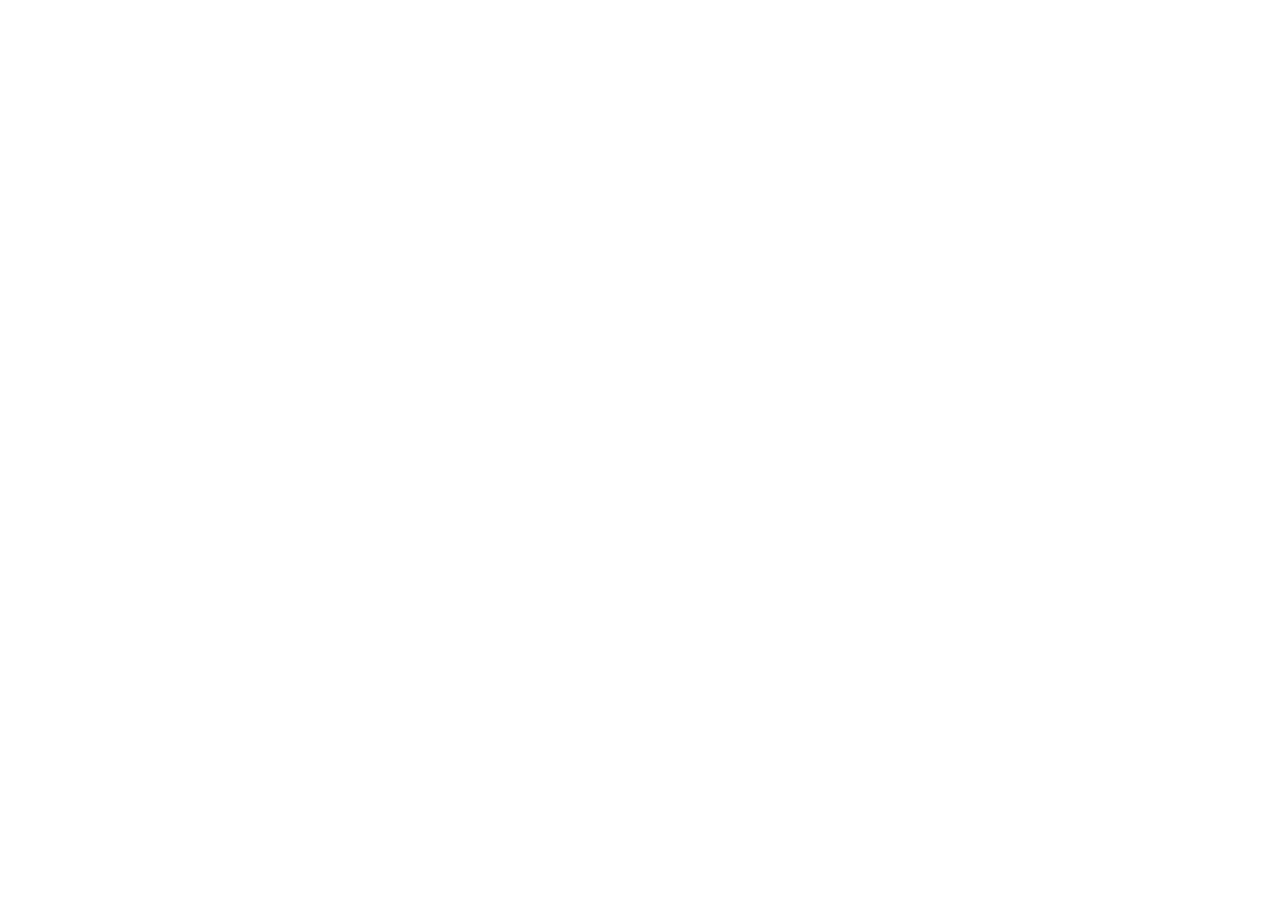
==== frtend-sum2B-Axel-Baudrand/index.html @ dbd60438 "Creación del proyecto Proyecto creado#1" ====
<!DOCTYPE html>
<html lang="en">
<head>
    <meta charset="UTF-8">
    <meta name="viewport" content="width=device-width, initial-scale=1.0">
    <link rel="stylesheet" href="style.css">
    <title>Document</title>
</head>
<body>
    
</body>
</html>
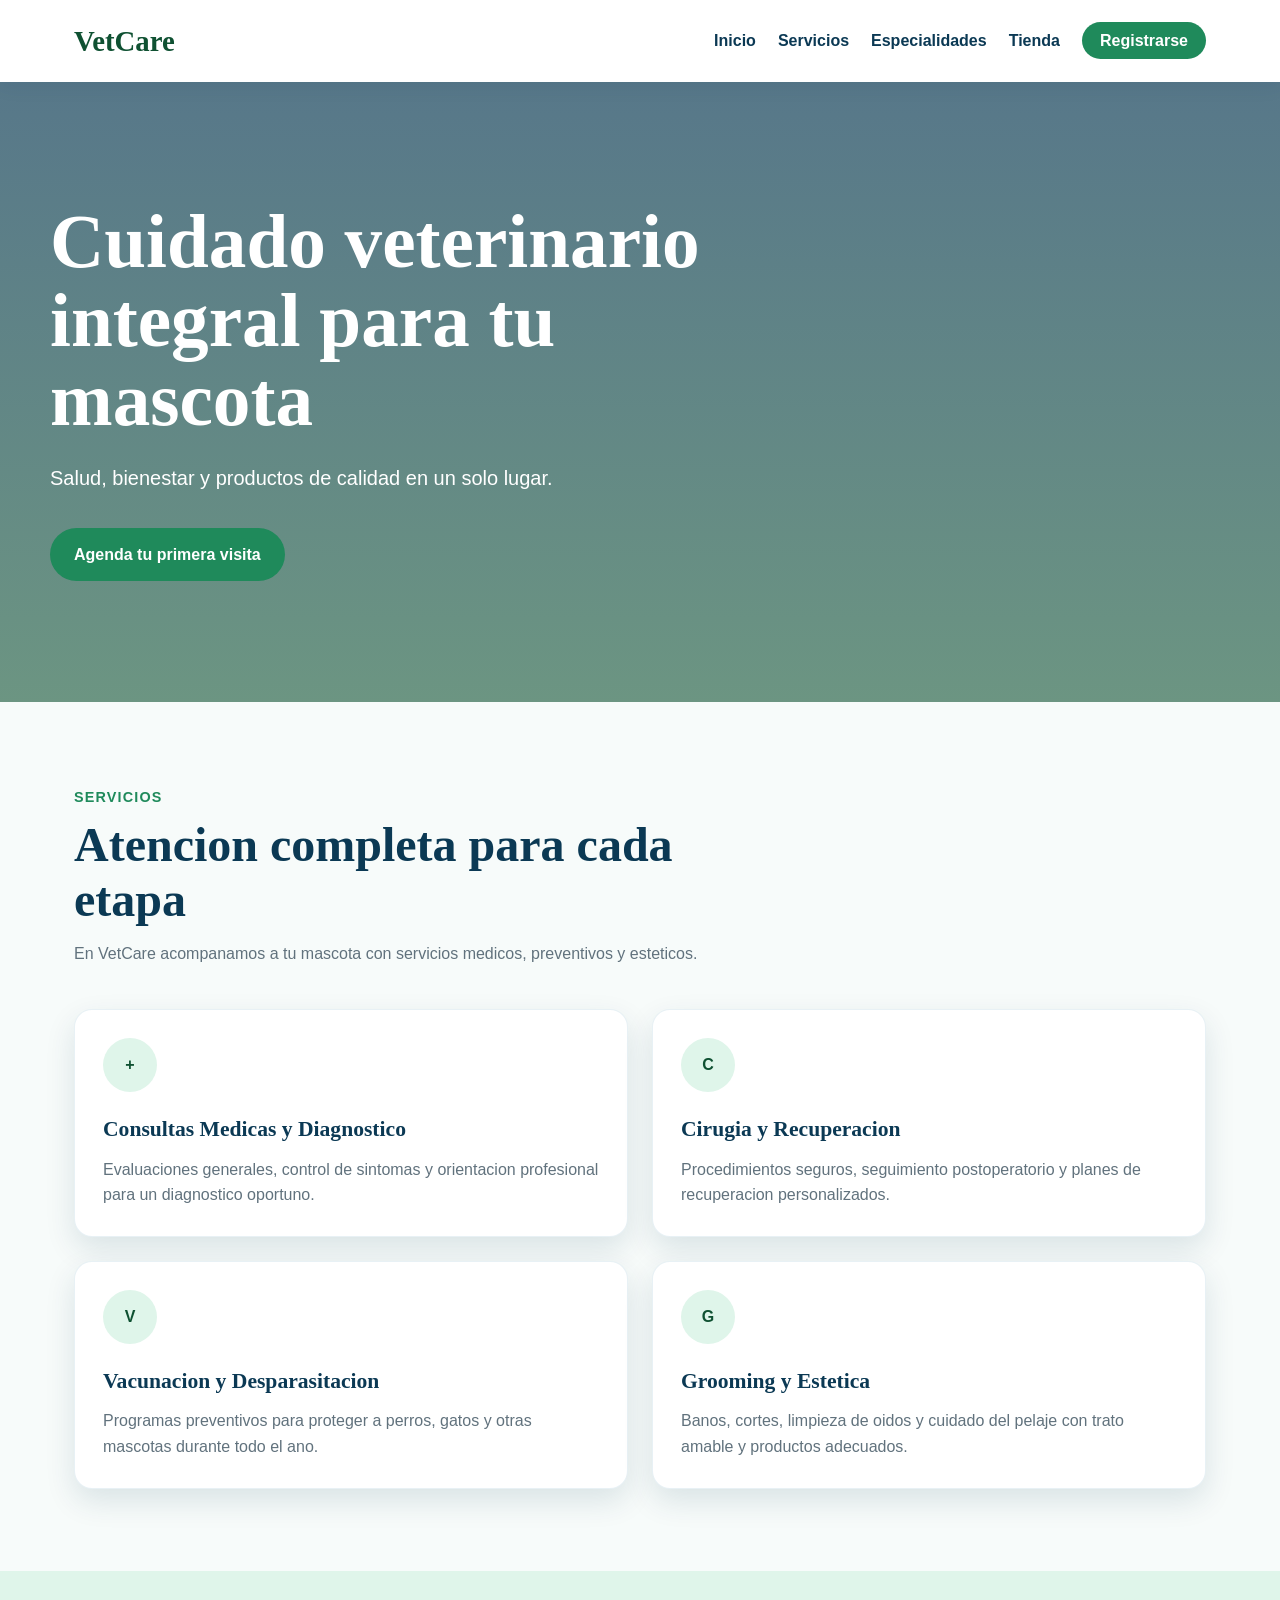
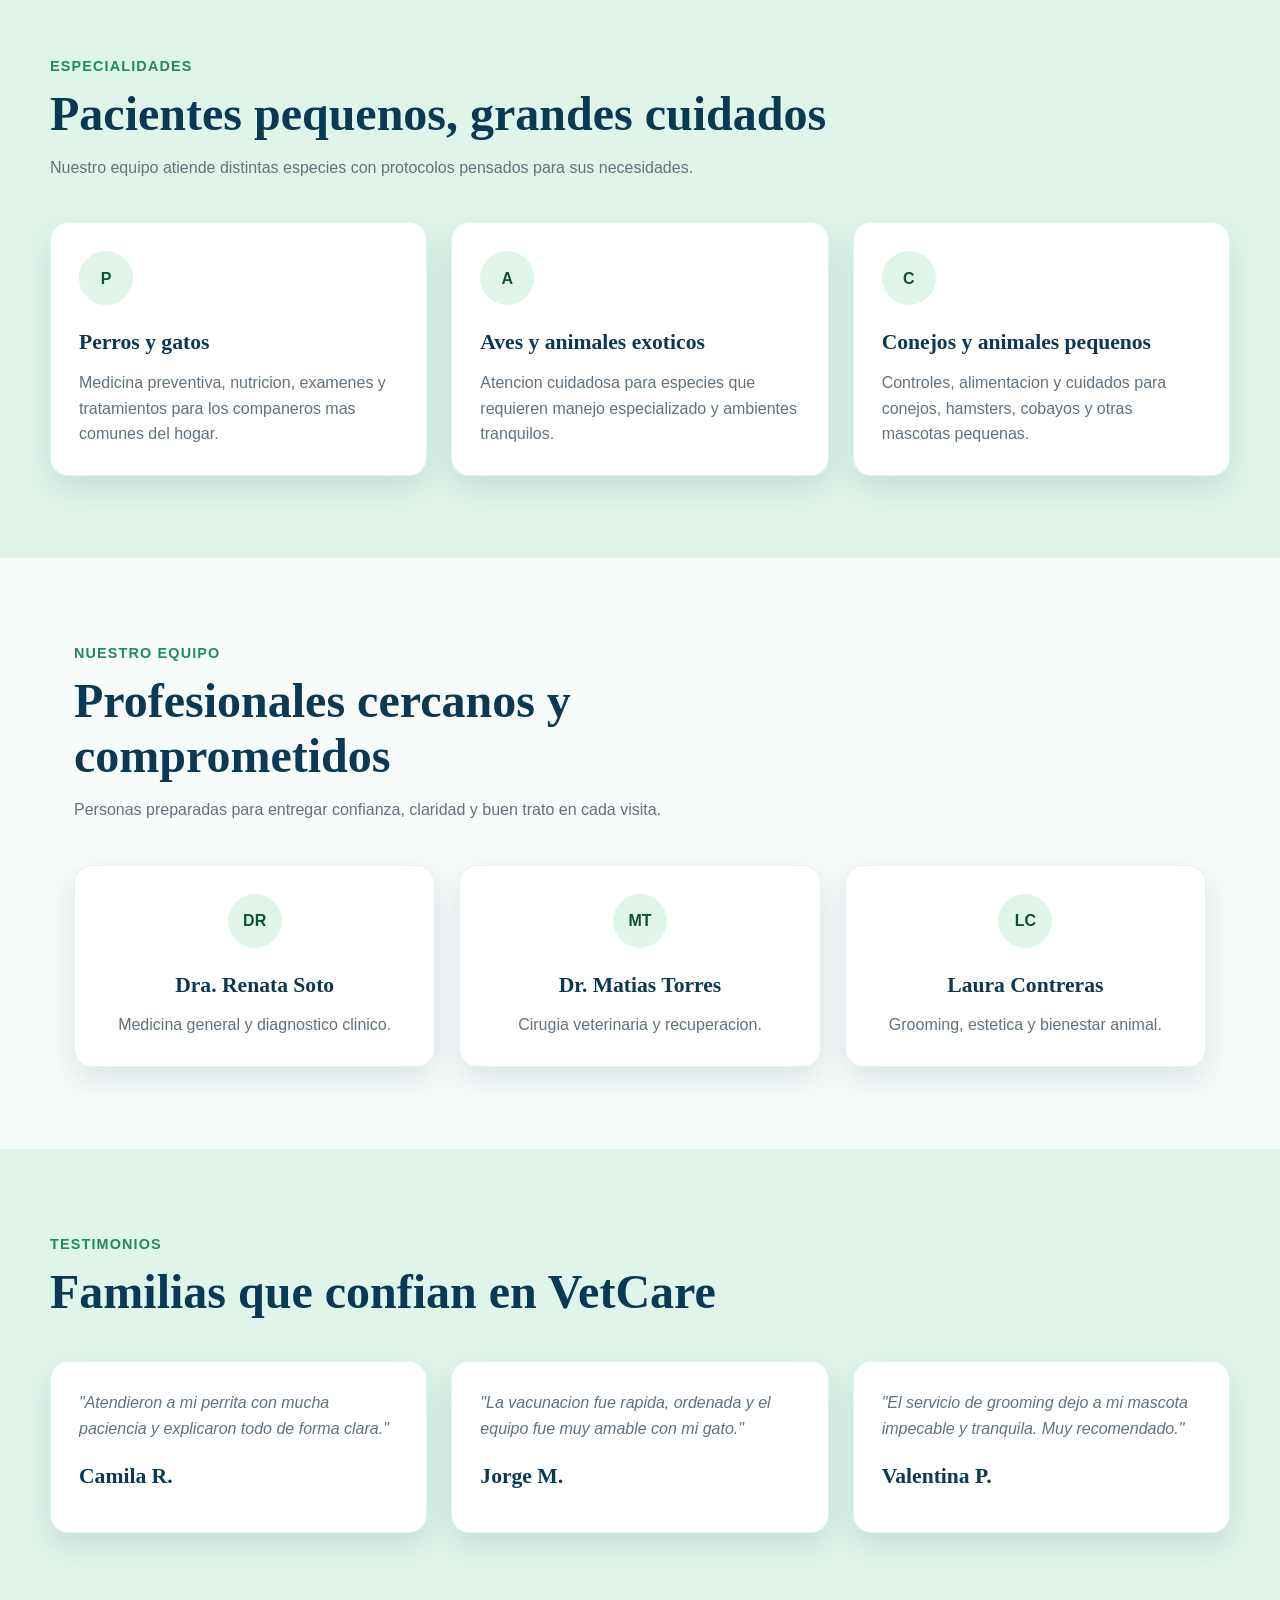
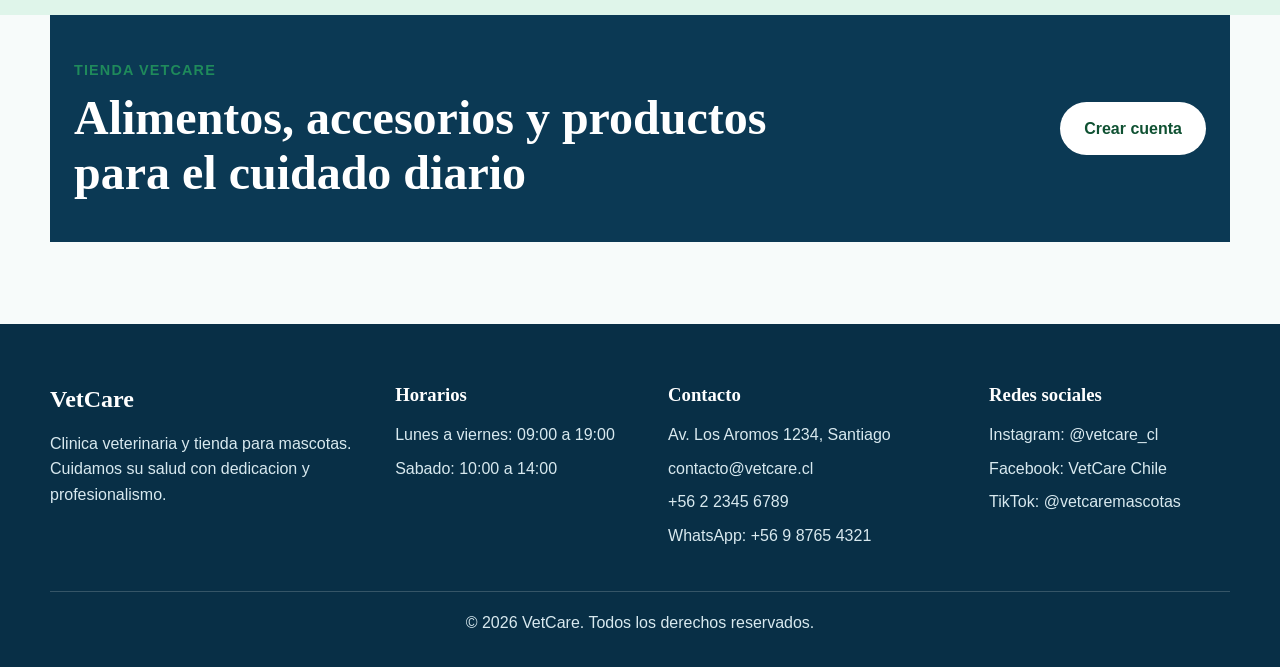
==== commit ff4bc4ea: "Add files via upload" ====
--- a/frtend-sum2B-Axel-Baudrand/index.html
+++ b/frtend-sum2B-Axel-Baudrand/index.html
@@ -1,12 +1,190 @@
-<!DOCTYPE html>
-<html lang="en">
-<head>
-    <meta charset="UTF-8">
-    <meta name="viewport" content="width=device-width, initial-scale=1.0">
-    <link rel="stylesheet" href="style.css">
-    <title>Document</title>
-</head>
-<body>
-    
-</body>
-</html>+<!DOCTYPE html>
+<html lang="es">
+<head>
+    <meta charset="UTF-8">
+    <meta name="viewport" content="width=device-width, initial-scale=1.0">
+    <title>VetCare | Clinica Veterinaria y Tienda</title>
+    <link rel="stylesheet" href="style.css">
+</head>
+<body>
+    <header class="header">
+        <nav class="navbar">
+            <a href="index.html" class="logo">VetCare</a>
+
+            <ul class="nav-list">
+                <li><a href="#inicio">Inicio</a></li>
+                <li><a href="#servicios">Servicios</a></li>
+                <li><a href="#especialidades">Especialidades</a></li>
+                <li><a href="#tienda">Tienda</a></li>
+                <li><a href="registro.html" class="nav-register">Registrarse</a></li>
+            </ul>
+        </nav>
+    </header>
+
+    <main>
+        <section id="inicio" class="hero">
+            <div class="hero-content">
+                <h1>Cuidado veterinario integral para tu mascota</h1>
+                <p>Salud, bienestar y productos de calidad en un solo lugar.</p>
+                <a href="registro.html" class="btn-primary">Agenda tu primera visita</a>
+            </div>
+        </section>
+
+        <section id="servicios" class="section">
+            <div class="section-heading">
+                <span>Servicios</span>
+                <h2>Atencion completa para cada etapa</h2>
+                <p>En VetCare acompanamos a tu mascota con servicios medicos, preventivos y esteticos.</p>
+            </div>
+
+            <div class="card-grid">
+                <article class="card">
+                    <div class="card-icon">+</div>
+                    <h3>Consultas Medicas y Diagnostico</h3>
+                    <p>Evaluaciones generales, control de sintomas y orientacion profesional para un diagnostico oportuno.</p>
+                </article>
+
+                <article class="card">
+                    <div class="card-icon">C</div>
+                    <h3>Cirugia y Recuperacion</h3>
+                    <p>Procedimientos seguros, seguimiento postoperatorio y planes de recuperacion personalizados.</p>
+                </article>
+
+                <article class="card">
+                    <div class="card-icon">V</div>
+                    <h3>Vacunacion y Desparasitacion</h3>
+                    <p>Programas preventivos para proteger a perros, gatos y otras mascotas durante todo el ano.</p>
+                </article>
+
+                <article class="card">
+                    <div class="card-icon">G</div>
+                    <h3>Grooming y Estetica</h3>
+                    <p>Banos, cortes, limpieza de oidos y cuidado del pelaje con trato amable y productos adecuados.</p>
+                </article>
+            </div>
+        </section>
+
+        <section id="especialidades" class="section section-soft">
+            <div class="section-heading">
+                <span>Especialidades</span>
+                <h2>Pacientes pequenos, grandes cuidados</h2>
+                <p>Nuestro equipo atiende distintas especies con protocolos pensados para sus necesidades.</p>
+            </div>
+
+            <div class="card-grid three-columns">
+                <article class="card">
+                    <div class="card-icon">P</div>
+                    <h3>Perros y gatos</h3>
+                    <p>Medicina preventiva, nutricion, examenes y tratamientos para los companeros mas comunes del hogar.</p>
+                </article>
+
+                <article class="card">
+                    <div class="card-icon">A</div>
+                    <h3>Aves y animales exoticos</h3>
+                    <p>Atencion cuidadosa para especies que requieren manejo especializado y ambientes tranquilos.</p>
+                </article>
+
+                <article class="card">
+                    <div class="card-icon">C</div>
+                    <h3>Conejos y animales pequenos</h3>
+                    <p>Controles, alimentacion y cuidados para conejos, hamsters, cobayos y otras mascotas pequenas.</p>
+                </article>
+            </div>
+        </section>
+
+        <section id="equipo" class="section">
+            <div class="section-heading">
+                <span>Nuestro Equipo</span>
+                <h2>Profesionales cercanos y comprometidos</h2>
+                <p>Personas preparadas para entregar confianza, claridad y buen trato en cada visita.</p>
+            </div>
+
+            <div class="card-grid three-columns">
+                <article class="card professional-card">
+                    <div class="avatar">DR</div>
+                    <h3>Dra. Renata Soto</h3>
+                    <p>Medicina general y diagnostico clinico.</p>
+                </article>
+
+                <article class="card professional-card">
+                    <div class="avatar">MT</div>
+                    <h3>Dr. Matias Torres</h3>
+                    <p>Cirugia veterinaria y recuperacion.</p>
+                </article>
+
+                <article class="card professional-card">
+                    <div class="avatar">LC</div>
+                    <h3>Laura Contreras</h3>
+                    <p>Grooming, estetica y bienestar animal.</p>
+                </article>
+            </div>
+        </section>
+
+        <section id="testimonios" class="section section-soft">
+            <div class="section-heading">
+                <span>Testimonios</span>
+                <h2>Familias que confian en VetCare</h2>
+            </div>
+
+            <div class="card-grid three-columns">
+                <article class="testimonial">
+                    <p>"Atendieron a mi perrita con mucha paciencia y explicaron todo de forma clara."</p>
+                    <h3>Camila R.</h3>
+                </article>
+
+                <article class="testimonial">
+                    <p>"La vacunacion fue rapida, ordenada y el equipo fue muy amable con mi gato."</p>
+                    <h3>Jorge M.</h3>
+                </article>
+
+                <article class="testimonial">
+                    <p>"El servicio de grooming dejo a mi mascota impecable y tranquila. Muy recomendado."</p>
+                    <h3>Valentina P.</h3>
+                </article>
+            </div>
+        </section>
+
+        <section id="tienda" class="store-banner">
+            <div>
+                <span>Tienda VetCare</span>
+                <h2>Alimentos, accesorios y productos para el cuidado diario</h2>
+            </div>
+            <a href="registro.html" class="btn-secondary">Crear cuenta</a>
+        </section>
+    </main>
+
+    <footer class="footer">
+        <div class="footer-grid">
+            <div>
+                <h2>VetCare</h2>
+                <p>Clinica veterinaria y tienda para mascotas. Cuidamos su salud con dedicacion y profesionalismo.</p>
+            </div>
+
+            <div>
+                <h3>Horarios</h3>
+                <p>Lunes a viernes: 09:00 a 19:00</p>
+                <p>Sabado: 10:00 a 14:00</p>
+            </div>
+
+            <div>
+                <h3>Contacto</h3>
+                <p>Av. Los Aromos 1234, Santiago</p>
+                <p>contacto@vetcare.cl</p>
+                <p>+56 2 2345 6789</p>
+                <p>WhatsApp: +56 9 8765 4321</p>
+            </div>
+
+            <div>
+                <h3>Redes sociales</h3>
+                <p>Instagram: @vetcare_cl</p>
+                <p>Facebook: VetCare Chile</p>
+                <p>TikTok: @vetcaremascotas</p>
+            </div>
+        </div>
+
+        <div class="footer-bottom">
+            <p>&copy; 2026 VetCare. Todos los derechos reservados.</p>
+        </div>
+    </footer>
+</body>
+</html>
--- a/frtend-sum2B-Axel-Baudrand/style.css
+++ b/frtend-sum2B-Axel-Baudrand/style.css
@@ -0,0 +1,382 @@
+:root {
+    --green-dark: #0f5132;
+    --green-main: #1f8a5b;
+    --green-light: #dff5ea;
+    --blue-dark: #0b3954;
+    --blue-main: #247ba0;
+    --white: #ffffff;
+    --off-white: #f7fbfa;
+    --text-main: #22313f;
+    --text-soft: #61727d;
+    --shadow: 0 12px 30px rgba(11, 57, 84, 0.12);
+    --title-font: Georgia, "Times New Roman", serif;
+    --text-font: Arial, Helvetica, sans-serif;
+}
+
+* {
+    box-sizing: border-box;
+    margin: 0;
+    padding: 0;
+}
+
+html {
+    scroll-behavior: smooth;
+}
+
+body {
+    background-color: var(--off-white);
+    color: var(--text-main);
+    font-family: var(--text-font);
+    line-height: 1.6;
+}
+
+a {
+    color: inherit;
+    text-decoration: none;
+}
+
+.header {
+    background-color: var(--white);
+    box-shadow: 0 4px 18px rgba(11, 57, 84, 0.08);
+    position: sticky;
+    top: 0;
+    z-index: 10;
+}
+
+.navbar {
+    align-items: center;
+    display: flex;
+    justify-content: space-between;
+    margin: 0 auto;
+    max-width: 1180px;
+    padding: 18px 24px;
+}
+
+.logo {
+    color: var(--green-dark);
+    font-family: var(--title-font);
+    font-size: 1.8rem;
+    font-weight: bold;
+}
+
+.nav-list {
+    align-items: center;
+    display: flex;
+    gap: 22px;
+    list-style: none;
+}
+
+.nav-list a {
+    color: var(--blue-dark);
+    font-weight: 700;
+    transition: color 0.3s ease;
+}
+
+.nav-list a:hover {
+    color: var(--green-main);
+}
+
+.nav-register {
+    background-color: var(--green-main);
+    border-radius: 999px;
+    color: var(--white) !important;
+    padding: 10px 18px;
+}
+
+.nav-register:hover {
+    background-color: var(--blue-main);
+}
+
+.hero {
+    align-items: center;
+    background-image: linear-gradient(rgba(11, 57, 84, 0.68), rgba(15, 81, 50, 0.6)), url("https://images.unsplash.com/photo-1628009368231-7bb7cfcb0def?auto=format&fit=crop&w=1600&q=80");
+    background-position: center;
+    background-size: cover;
+    display: flex;
+    min-height: 620px;
+    padding: 90px 24px;
+}
+
+.hero-content {
+    color: var(--white);
+    margin: 0 auto;
+    max-width: 1180px;
+    width: 100%;
+}
+
+.hero h1 {
+    font-family: var(--title-font);
+    font-size: clamp(2.5rem, 6vw, 4.7rem);
+    line-height: 1.05;
+    max-width: 760px;
+}
+
+.hero p {
+    font-size: 1.25rem;
+    margin: 22px 0 34px;
+    max-width: 560px;
+}
+
+.btn-primary,
+.btn-secondary {
+    border-radius: 999px;
+    display: inline-block;
+    font-weight: 700;
+    padding: 14px 24px;
+    transition: transform 0.3s ease, background-color 0.3s ease;
+}
+
+.btn-primary {
+    background-color: var(--green-main);
+    color: var(--white);
+}
+
+.btn-secondary {
+    background-color: var(--white);
+    color: var(--green-dark);
+}
+
+.btn-primary:hover,
+.btn-secondary:hover {
+    transform: translateY(-3px);
+}
+
+.section {
+    margin: 0 auto;
+    max-width: 1180px;
+    padding: 82px 24px;
+}
+
+.section-soft {
+    background-color: var(--green-light);
+    max-width: none;
+}
+
+.section-soft .section-heading,
+.section-soft .card-grid {
+    margin-left: auto;
+    margin-right: auto;
+    max-width: 1180px;
+}
+
+.section-heading {
+    margin-bottom: 42px;
+    max-width: 680px;
+}
+
+.section-heading span,
+.store-banner span {
+    color: var(--green-main);
+    display: inline-block;
+    font-size: 0.9rem;
+    font-weight: 800;
+    letter-spacing: 0.08em;
+    margin-bottom: 8px;
+    text-transform: uppercase;
+}
+
+.section-heading h2,
+.store-banner h2 {
+    color: var(--blue-dark);
+    font-family: var(--title-font);
+    font-size: clamp(2rem, 4vw, 3rem);
+    line-height: 1.15;
+}
+
+.section-heading p {
+    color: var(--text-soft);
+    margin-top: 14px;
+}
+
+.card-grid {
+    display: grid;
+    gap: 24px;
+    grid-template-columns: repeat(2, minmax(0, 1fr));
+}
+
+.three-columns {
+    grid-template-columns: repeat(3, minmax(0, 1fr));
+}
+
+.card,
+.testimonial {
+    background-color: var(--white);
+    border: 1px solid rgba(36, 123, 160, 0.1);
+    border-radius: 18px;
+    box-shadow: var(--shadow);
+    padding: 28px;
+    transition: transform 0.3s ease, box-shadow 0.3s ease;
+}
+
+.card:hover,
+.testimonial:hover {
+    box-shadow: 0 18px 38px rgba(11, 57, 84, 0.18);
+    transform: translateY(-6px);
+}
+
+.card-icon,
+.avatar {
+    align-items: center;
+    background-color: var(--green-light);
+    border-radius: 50%;
+    color: var(--green-dark);
+    display: flex;
+    font-weight: 800;
+    height: 54px;
+    justify-content: center;
+    margin-bottom: 20px;
+    width: 54px;
+}
+
+.card h3,
+.testimonial h3 {
+    color: var(--blue-dark);
+    font-family: var(--title-font);
+    font-size: 1.35rem;
+    margin-bottom: 10px;
+}
+
+.card p,
+.testimonial p,
+.footer p {
+    color: var(--text-soft);
+}
+
+.professional-card {
+    text-align: center;
+}
+
+.professional-card .avatar {
+    margin-left: auto;
+    margin-right: auto;
+}
+
+.testimonial p {
+    font-style: italic;
+    margin-bottom: 18px;
+}
+
+.store-banner {
+    align-items: center;
+    background-color: var(--blue-dark);
+    color: var(--white);
+    display: flex;
+    gap: 24px;
+    justify-content: space-between;
+    margin: 0 auto 82px;
+    max-width: 1180px;
+    padding: 42px 24px;
+}
+
+.store-banner h2 {
+    color: var(--white);
+    max-width: 720px;
+}
+
+.footer {
+    background-color: #082f46;
+    color: var(--white);
+    padding: 56px 24px 24px;
+}
+
+.footer-grid {
+    display: grid;
+    gap: 32px;
+    grid-template-columns: 1.3fr 1fr 1.2fr 1fr;
+    margin: 0 auto;
+    max-width: 1180px;
+}
+
+.footer h2,
+.footer h3 {
+    color: var(--white);
+    font-family: var(--title-font);
+    margin-bottom: 12px;
+}
+
+.footer p {
+    color: #d8e9ef;
+    margin-bottom: 8px;
+}
+
+.footer-bottom {
+    border-top: 1px solid rgba(255, 255, 255, 0.18);
+    margin: 34px auto 0;
+    max-width: 1180px;
+    padding-top: 18px;
+    text-align: center;
+}
+
+@media (max-width: 900px) {
+    .navbar {
+        align-items: flex-start;
+        flex-direction: column;
+        gap: 16px;
+    }
+
+    .nav-list {
+        flex-wrap: wrap;
+        gap: 12px 18px;
+    }
+
+    .hero {
+        min-height: 540px;
+    }
+
+    .three-columns,
+    .footer-grid {
+        grid-template-columns: repeat(2, minmax(0, 1fr));
+    }
+
+    .store-banner {
+        align-items: flex-start;
+        flex-direction: column;
+    }
+}
+
+@media (max-width: 640px) {
+    .navbar,
+    .section,
+    .hero,
+    .store-banner,
+    .footer {
+        padding-left: 18px;
+        padding-right: 18px;
+    }
+
+    .nav-list {
+        align-items: stretch;
+        flex-direction: column;
+        width: 100%;
+    }
+
+    .nav-list a {
+        display: block;
+    }
+
+    .nav-register {
+        text-align: center;
+    }
+
+    .hero {
+        min-height: 500px;
+        padding-bottom: 70px;
+        padding-top: 70px;
+    }
+
+    .card-grid,
+    .three-columns,
+    .footer-grid {
+        grid-template-columns: 1fr;
+    }
+
+    .section {
+        padding-bottom: 64px;
+        padding-top: 64px;
+    }
+
+    .card,
+    .testimonial {
+        padding: 24px;
+    }
+}
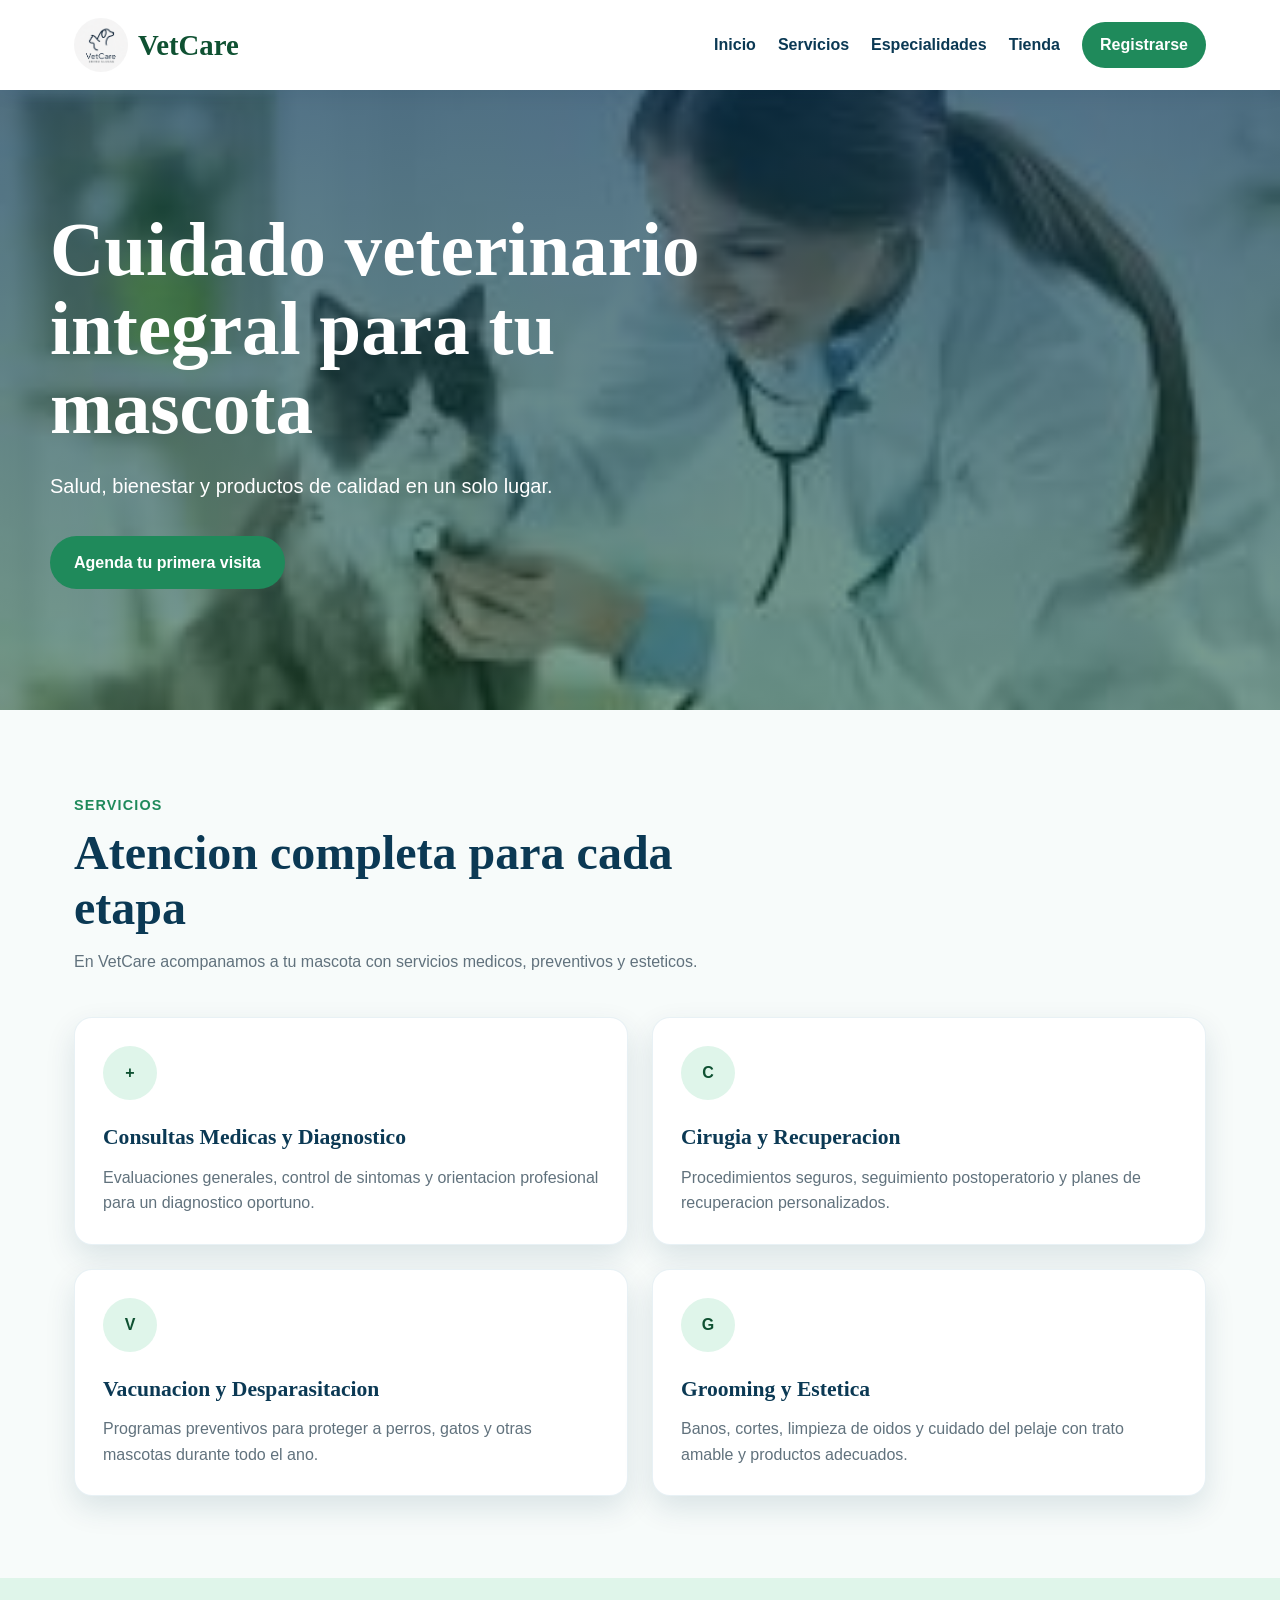
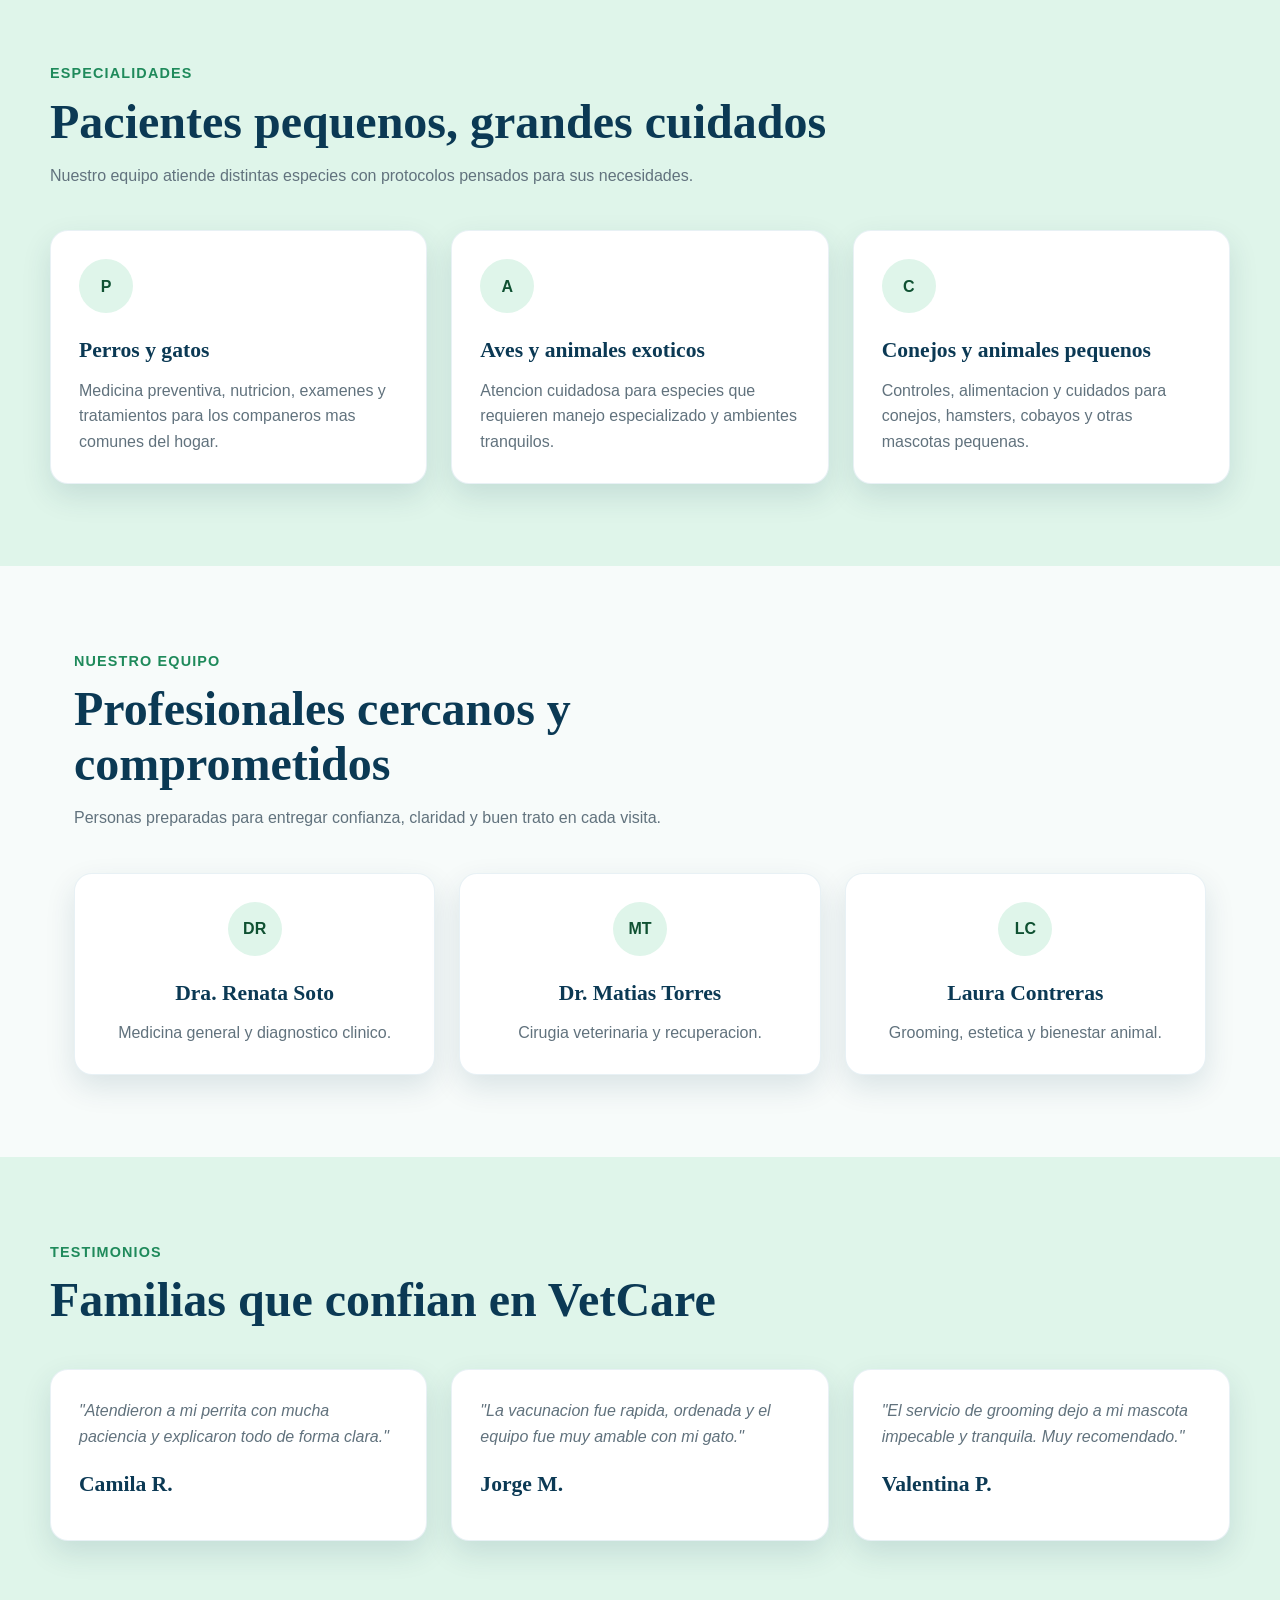
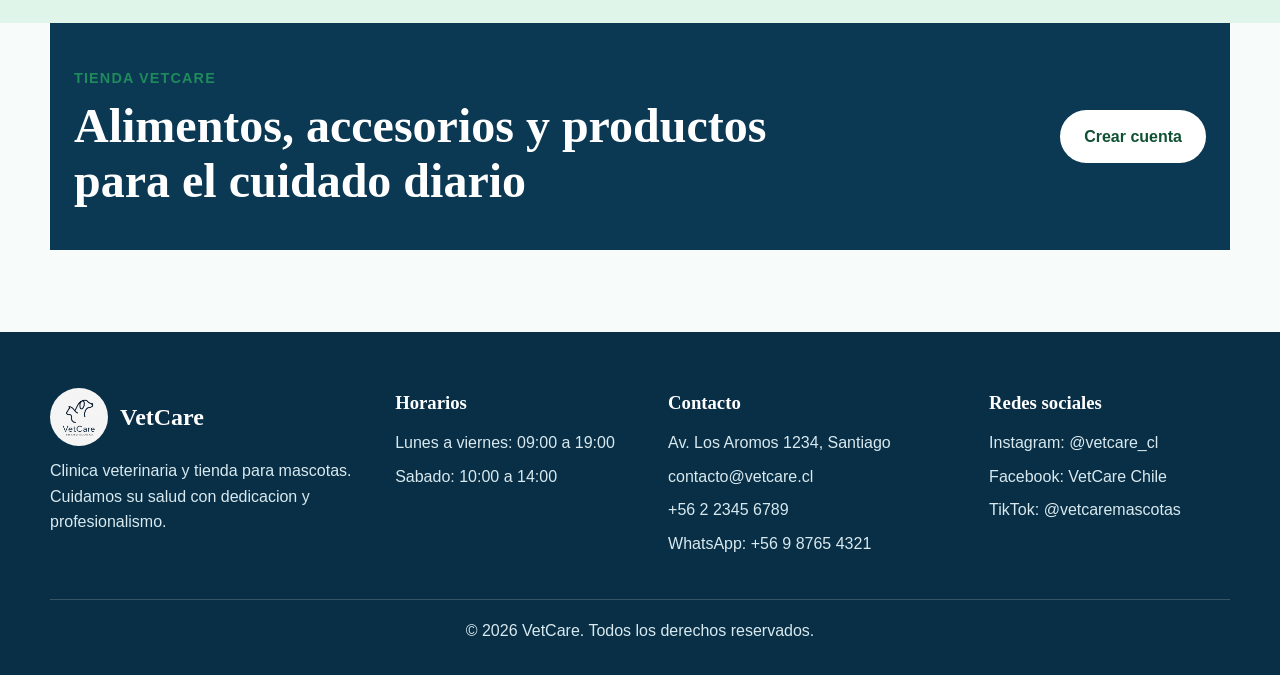
==== commit 7ed7af5f: "integracion de logo final" ====
--- a/frtend-sum2B-Axel-Baudrand/index.html
+++ b/frtend-sum2B-Axel-Baudrand/index.html
@@ -1,190 +1,196 @@
-<!DOCTYPE html>
-<html lang="es">
-<head>
-    <meta charset="UTF-8">
-    <meta name="viewport" content="width=device-width, initial-scale=1.0">
-    <title>VetCare | Clinica Veterinaria y Tienda</title>
-    <link rel="stylesheet" href="style.css">
-</head>
-<body>
-    <header class="header">
-        <nav class="navbar">
-            <a href="index.html" class="logo">VetCare</a>
-
-            <ul class="nav-list">
-                <li><a href="#inicio">Inicio</a></li>
-                <li><a href="#servicios">Servicios</a></li>
-                <li><a href="#especialidades">Especialidades</a></li>
-                <li><a href="#tienda">Tienda</a></li>
-                <li><a href="registro.html" class="nav-register">Registrarse</a></li>
-            </ul>
-        </nav>
-    </header>
-
-    <main>
-        <section id="inicio" class="hero">
-            <div class="hero-content">
-                <h1>Cuidado veterinario integral para tu mascota</h1>
-                <p>Salud, bienestar y productos de calidad en un solo lugar.</p>
-                <a href="registro.html" class="btn-primary">Agenda tu primera visita</a>
-            </div>
-        </section>
-
-        <section id="servicios" class="section">
-            <div class="section-heading">
-                <span>Servicios</span>
-                <h2>Atencion completa para cada etapa</h2>
-                <p>En VetCare acompanamos a tu mascota con servicios medicos, preventivos y esteticos.</p>
-            </div>
-
-            <div class="card-grid">
-                <article class="card">
-                    <div class="card-icon">+</div>
-                    <h3>Consultas Medicas y Diagnostico</h3>
-                    <p>Evaluaciones generales, control de sintomas y orientacion profesional para un diagnostico oportuno.</p>
-                </article>
-
-                <article class="card">
-                    <div class="card-icon">C</div>
-                    <h3>Cirugia y Recuperacion</h3>
-                    <p>Procedimientos seguros, seguimiento postoperatorio y planes de recuperacion personalizados.</p>
-                </article>
-
-                <article class="card">
-                    <div class="card-icon">V</div>
-                    <h3>Vacunacion y Desparasitacion</h3>
-                    <p>Programas preventivos para proteger a perros, gatos y otras mascotas durante todo el ano.</p>
-                </article>
-
-                <article class="card">
-                    <div class="card-icon">G</div>
-                    <h3>Grooming y Estetica</h3>
-                    <p>Banos, cortes, limpieza de oidos y cuidado del pelaje con trato amable y productos adecuados.</p>
-                </article>
-            </div>
-        </section>
-
-        <section id="especialidades" class="section section-soft">
-            <div class="section-heading">
-                <span>Especialidades</span>
-                <h2>Pacientes pequenos, grandes cuidados</h2>
-                <p>Nuestro equipo atiende distintas especies con protocolos pensados para sus necesidades.</p>
-            </div>
-
-            <div class="card-grid three-columns">
-                <article class="card">
-                    <div class="card-icon">P</div>
-                    <h3>Perros y gatos</h3>
-                    <p>Medicina preventiva, nutricion, examenes y tratamientos para los companeros mas comunes del hogar.</p>
-                </article>
-
-                <article class="card">
-                    <div class="card-icon">A</div>
-                    <h3>Aves y animales exoticos</h3>
-                    <p>Atencion cuidadosa para especies que requieren manejo especializado y ambientes tranquilos.</p>
-                </article>
-
-                <article class="card">
-                    <div class="card-icon">C</div>
-                    <h3>Conejos y animales pequenos</h3>
-                    <p>Controles, alimentacion y cuidados para conejos, hamsters, cobayos y otras mascotas pequenas.</p>
-                </article>
-            </div>
-        </section>
-
-        <section id="equipo" class="section">
-            <div class="section-heading">
-                <span>Nuestro Equipo</span>
-                <h2>Profesionales cercanos y comprometidos</h2>
-                <p>Personas preparadas para entregar confianza, claridad y buen trato en cada visita.</p>
-            </div>
-
-            <div class="card-grid three-columns">
-                <article class="card professional-card">
-                    <div class="avatar">DR</div>
-                    <h3>Dra. Renata Soto</h3>
-                    <p>Medicina general y diagnostico clinico.</p>
-                </article>
-
-                <article class="card professional-card">
-                    <div class="avatar">MT</div>
-                    <h3>Dr. Matias Torres</h3>
-                    <p>Cirugia veterinaria y recuperacion.</p>
-                </article>
-
-                <article class="card professional-card">
-                    <div class="avatar">LC</div>
-                    <h3>Laura Contreras</h3>
-                    <p>Grooming, estetica y bienestar animal.</p>
-                </article>
-            </div>
-        </section>
-
-        <section id="testimonios" class="section section-soft">
-            <div class="section-heading">
-                <span>Testimonios</span>
-                <h2>Familias que confian en VetCare</h2>
-            </div>
-
-            <div class="card-grid three-columns">
-                <article class="testimonial">
-                    <p>"Atendieron a mi perrita con mucha paciencia y explicaron todo de forma clara."</p>
-                    <h3>Camila R.</h3>
-                </article>
-
-                <article class="testimonial">
-                    <p>"La vacunacion fue rapida, ordenada y el equipo fue muy amable con mi gato."</p>
-                    <h3>Jorge M.</h3>
-                </article>
-
-                <article class="testimonial">
-                    <p>"El servicio de grooming dejo a mi mascota impecable y tranquila. Muy recomendado."</p>
-                    <h3>Valentina P.</h3>
-                </article>
-            </div>
-        </section>
-
-        <section id="tienda" class="store-banner">
-            <div>
-                <span>Tienda VetCare</span>
-                <h2>Alimentos, accesorios y productos para el cuidado diario</h2>
-            </div>
-            <a href="registro.html" class="btn-secondary">Crear cuenta</a>
-        </section>
-    </main>
-
-    <footer class="footer">
-        <div class="footer-grid">
-            <div>
-                <h2>VetCare</h2>
-                <p>Clinica veterinaria y tienda para mascotas. Cuidamos su salud con dedicacion y profesionalismo.</p>
-            </div>
-
-            <div>
-                <h3>Horarios</h3>
-                <p>Lunes a viernes: 09:00 a 19:00</p>
-                <p>Sabado: 10:00 a 14:00</p>
-            </div>
-
-            <div>
-                <h3>Contacto</h3>
-                <p>Av. Los Aromos 1234, Santiago</p>
-                <p>contacto@vetcare.cl</p>
-                <p>+56 2 2345 6789</p>
-                <p>WhatsApp: +56 9 8765 4321</p>
-            </div>
-
-            <div>
-                <h3>Redes sociales</h3>
-                <p>Instagram: @vetcare_cl</p>
-                <p>Facebook: VetCare Chile</p>
-                <p>TikTok: @vetcaremascotas</p>
-            </div>
-        </div>
-
-        <div class="footer-bottom">
-            <p>&copy; 2026 VetCare. Todos los derechos reservados.</p>
-        </div>
-    </footer>
-</body>
+<!DOCTYPE html>
+<html lang="es">
+<head>
+    <meta charset="UTF-8">
+    <meta name="viewport" content="width=device-width, initial-scale=1.0">
+    <title>VetCare | Clinica Veterinaria y Tienda</title>
+    <link rel="stylesheet" href="style.css">
+</head>
+<body>
+    <header class="header">
+        <nav class="navbar">
+            <a href="index.html" class="logo">
+                <img src="images/logo-vetcare.png" alt="Logo VetCare">
+                <span>VetCare</span>
+            </a>
+
+            <ul class="nav-list">
+                <li><a href="#inicio">Inicio</a></li>
+                <li><a href="#servicios">Servicios</a></li>
+                <li><a href="#especialidades">Especialidades</a></li>
+                <li><a href="#tienda">Tienda</a></li>
+                <li><a href="registro.html" class="nav-register">Registrarse</a></li>
+            </ul>
+        </nav>
+    </header>
+
+    <main>
+        <section id="inicio" class="hero">
+            <div class="hero-content">
+                <h1>Cuidado veterinario integral para tu mascota</h1>
+                <p>Salud, bienestar y productos de calidad en un solo lugar.</p>
+                <a href="registro.html" class="btn-primary">Agenda tu primera visita</a>
+            </div>
+        </section>
+
+        <section id="servicios" class="section">
+            <div class="section-heading">
+                <span>Servicios</span>
+                <h2>Atencion completa para cada etapa</h2>
+                <p>En VetCare acompanamos a tu mascota con servicios medicos, preventivos y esteticos.</p>
+            </div>
+
+            <div class="card-grid">
+                <article class="card">
+                    <div class="card-icon">+</div>
+                    <h3>Consultas Medicas y Diagnostico</h3>
+                    <p>Evaluaciones generales, control de sintomas y orientacion profesional para un diagnostico oportuno.</p>
+                </article>
+
+                <article class="card">
+                    <div class="card-icon">C</div>
+                    <h3>Cirugia y Recuperacion</h3>
+                    <p>Procedimientos seguros, seguimiento postoperatorio y planes de recuperacion personalizados.</p>
+                </article>
+
+                <article class="card">
+                    <div class="card-icon">V</div>
+                    <h3>Vacunacion y Desparasitacion</h3>
+                    <p>Programas preventivos para proteger a perros, gatos y otras mascotas durante todo el ano.</p>
+                </article>
+
+                <article class="card">
+                    <div class="card-icon">G</div>
+                    <h3>Grooming y Estetica</h3>
+                    <p>Banos, cortes, limpieza de oidos y cuidado del pelaje con trato amable y productos adecuados.</p>
+                </article>
+            </div>
+        </section>
+
+        <section id="especialidades" class="section section-soft">
+            <div class="section-heading">
+                <span>Especialidades</span>
+                <h2>Pacientes pequenos, grandes cuidados</h2>
+                <p>Nuestro equipo atiende distintas especies con protocolos pensados para sus necesidades.</p>
+            </div>
+
+            <div class="card-grid three-columns">
+                <article class="card">
+                    <div class="card-icon">P</div>
+                    <h3>Perros y gatos</h3>
+                    <p>Medicina preventiva, nutricion, examenes y tratamientos para los companeros mas comunes del hogar.</p>
+                </article>
+
+                <article class="card">
+                    <div class="card-icon">A</div>
+                    <h3>Aves y animales exoticos</h3>
+                    <p>Atencion cuidadosa para especies que requieren manejo especializado y ambientes tranquilos.</p>
+                </article>
+
+                <article class="card">
+                    <div class="card-icon">C</div>
+                    <h3>Conejos y animales pequenos</h3>
+                    <p>Controles, alimentacion y cuidados para conejos, hamsters, cobayos y otras mascotas pequenas.</p>
+                </article>
+            </div>
+        </section>
+
+        <section id="equipo" class="section">
+            <div class="section-heading">
+                <span>Nuestro Equipo</span>
+                <h2>Profesionales cercanos y comprometidos</h2>
+                <p>Personas preparadas para entregar confianza, claridad y buen trato en cada visita.</p>
+            </div>
+
+            <div class="card-grid three-columns">
+                <article class="card professional-card">
+                    <div class="avatar">DR</div>
+                    <h3>Dra. Renata Soto</h3>
+                    <p>Medicina general y diagnostico clinico.</p>
+                </article>
+
+                <article class="card professional-card">
+                    <div class="avatar">MT</div>
+                    <h3>Dr. Matias Torres</h3>
+                    <p>Cirugia veterinaria y recuperacion.</p>
+                </article>
+
+                <article class="card professional-card">
+                    <div class="avatar">LC</div>
+                    <h3>Laura Contreras</h3>
+                    <p>Grooming, estetica y bienestar animal.</p>
+                </article>
+            </div>
+        </section>
+
+        <section id="testimonios" class="section section-soft">
+            <div class="section-heading">
+                <span>Testimonios</span>
+                <h2>Familias que confian en VetCare</h2>
+            </div>
+
+            <div class="card-grid three-columns">
+                <article class="testimonial">
+                    <p>"Atendieron a mi perrita con mucha paciencia y explicaron todo de forma clara."</p>
+                    <h3>Camila R.</h3>
+                </article>
+
+                <article class="testimonial">
+                    <p>"La vacunacion fue rapida, ordenada y el equipo fue muy amable con mi gato."</p>
+                    <h3>Jorge M.</h3>
+                </article>
+
+                <article class="testimonial">
+                    <p>"El servicio de grooming dejo a mi mascota impecable y tranquila. Muy recomendado."</p>
+                    <h3>Valentina P.</h3>
+                </article>
+            </div>
+        </section>
+
+        <section id="tienda" class="store-banner">
+            <div>
+                <span>Tienda VetCare</span>
+                <h2>Alimentos, accesorios y productos para el cuidado diario</h2>
+            </div>
+            <a href="registro.html" class="btn-secondary">Crear cuenta</a>
+        </section>
+    </main>
+
+    <footer class="footer">
+        <div class="footer-grid">
+            <div>
+                <div class="footer-brand">
+                    <img src="images/logo-vetcare.png" alt="Logo VetCare">
+                    <h2>VetCare</h2>
+                </div>
+                <p>Clinica veterinaria y tienda para mascotas. Cuidamos su salud con dedicacion y profesionalismo.</p>
+            </div>
+
+            <div>
+                <h3>Horarios</h3>
+                <p>Lunes a viernes: 09:00 a 19:00</p>
+                <p>Sabado: 10:00 a 14:00</p>
+            </div>
+
+            <div>
+                <h3>Contacto</h3>
+                <p>Av. Los Aromos 1234, Santiago</p>
+                <p>contacto@vetcare.cl</p>
+                <p>+56 2 2345 6789</p>
+                <p>WhatsApp: +56 9 8765 4321</p>
+            </div>
+
+            <div>
+                <h3>Redes sociales</h3>
+                <p>Instagram: @vetcare_cl</p>
+                <p>Facebook: VetCare Chile</p>
+                <p>TikTok: @vetcaremascotas</p>
+            </div>
+        </div>
+
+        <div class="footer-bottom">
+            <p>&copy; 2026 VetCare. Todos los derechos reservados.</p>
+        </div>
+    </footer>
+</body>
 </html>
--- a/frtend-sum2B-Axel-Baudrand/style.css
+++ b/frtend-sum2B-Axel-Baudrand/style.css
@@ -28,6 +28,7 @@
     color: var(--text-main);
     font-family: var(--text-font);
     line-height: 1.6;
+    overflow-x: hidden;
 }
 
 a {
@@ -53,10 +54,20 @@
 }
 
 .logo {
+    align-items: center;
     color: var(--green-dark);
+    display: flex;
     font-family: var(--title-font);
     font-size: 1.8rem;
     font-weight: bold;
+    gap: 10px;
+}
+
+.logo img {
+    border-radius: 50%;
+    height: 54px;
+    object-fit: cover;
+    width: 54px;
 }
 
 .nav-list {
@@ -68,6 +79,7 @@
 
 .nav-list a {
     color: var(--blue-dark);
+    display: inline-block;
     font-weight: 700;
     transition: color 0.3s ease;
 }
@@ -89,7 +101,7 @@
 
 .hero {
     align-items: center;
-    background-image: linear-gradient(rgba(11, 57, 84, 0.68), rgba(15, 81, 50, 0.6)), url("https://images.unsplash.com/photo-1628009368231-7bb7cfcb0def?auto=format&fit=crop&w=1600&q=80");
+    background-image: linear-gradient(rgba(11, 57, 84, 0.7), rgba(15, 81, 50, 0.55)), url("images/descarga.jpg");
     background-position: center;
     background-size: cover;
     display: flex;
@@ -294,6 +306,25 @@
     margin-bottom: 12px;
 }
 
+.footer-brand {
+    align-items: center;
+    display: flex;
+    gap: 12px;
+    margin-bottom: 12px;
+}
+
+.footer-brand img {
+    background-color: var(--white);
+    border-radius: 50%;
+    height: 58px;
+    object-fit: cover;
+    width: 58px;
+}
+
+.footer-brand h2 {
+    margin-bottom: 0;
+}
+
 .footer p {
     color: #d8e9ef;
     margin-bottom: 8px;
@@ -347,11 +378,15 @@
     .nav-list {
         align-items: stretch;
         flex-direction: column;
+        gap: 10px;
         width: 100%;
     }
 
     .nav-list a {
+        background-color: var(--off-white);
+        border-radius: 12px;
         display: block;
+        padding: 10px 12px;
     }
 
     .nav-register {
@@ -380,3 +415,72 @@
         padding: 24px;
     }
 }
+
+@media (max-width: 480px) {
+    .navbar {
+        padding-bottom: 14px;
+        padding-top: 14px;
+    }
+
+    .logo {
+        font-size: 1.45rem;
+    }
+
+    .logo img {
+        height: 44px;
+        width: 44px;
+    }
+
+    .hero {
+        background-position: center top;
+        min-height: 430px;
+        padding-bottom: 52px;
+        padding-top: 52px;
+    }
+
+    .hero h1 {
+        font-size: 2.05rem;
+    }
+
+    .hero p {
+        font-size: 1rem;
+        margin-bottom: 24px;
+    }
+
+    .btn-primary,
+    .btn-secondary {
+        text-align: center;
+        width: 100%;
+    }
+
+    .section {
+        padding-bottom: 52px;
+        padding-top: 52px;
+    }
+
+    .section-heading {
+        margin-bottom: 28px;
+    }
+
+    .section-heading h2,
+    .store-banner h2 {
+        font-size: 1.8rem;
+    }
+
+    .card,
+    .testimonial {
+        border-radius: 14px;
+        padding: 20px;
+    }
+
+    .store-banner {
+        margin-bottom: 52px;
+        padding-bottom: 30px;
+        padding-top: 30px;
+    }
+
+    .footer-brand img {
+        height: 48px;
+        width: 48px;
+    }
+}
